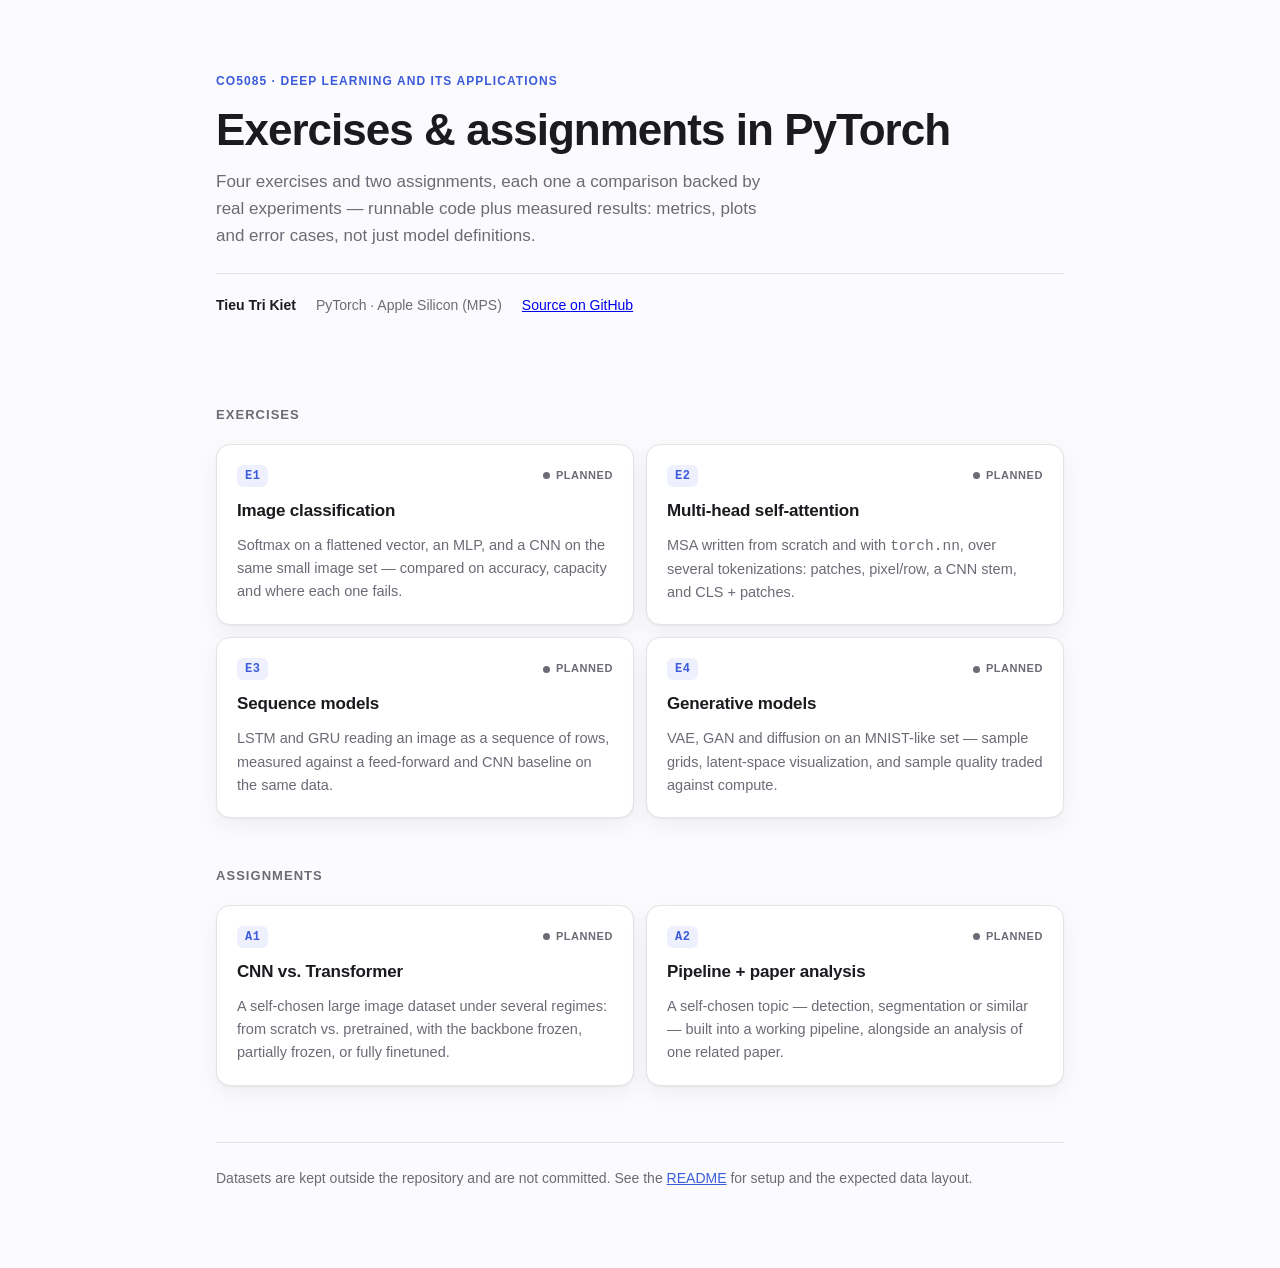
==== index.html @ 4ad5f1e2 "chore: initialize repository scaffolding and GitHub Pages landing page Set up the CO5085 coursework " ====
<!DOCTYPE html>
<html lang="en">
<head>
<meta charset="utf-8">
<meta name="viewport" content="width=device-width, initial-scale=1">
<title>CO5085 — Deep Learning</title>
<meta name="description" content="Coursework for CO5085 Deep Learning and Its Applications — exercises E1–E4 and assignments A1–A2 in PyTorch.">
<link rel="icon" href="data:image/svg+xml,<svg xmlns='http://www.w3.org/2000/svg' viewBox='0 0 100 100'><text y='.9em' font-size='90'>🧠</text></svg>">
<style>
  :root {
    --bg: #fbfbfd;
    --surface: #ffffff;
    --border: #e3e3e8;
    --text: #1a1a1f;
    --muted: #6b6b76;
    --accent: #3b5bdb;
    --accent-soft: #eef1fd;
    --shadow: 0 1px 2px rgba(20,20,30,.05), 0 8px 24px rgba(20,20,30,.05);
  }
  @media (prefers-color-scheme: dark) {
    :root:not([data-theme="light"]) {
      --bg: #0f1013;
      --surface: #17181d;
      --border: #2a2c34;
      --text: #ececf1;
      --muted: #9a9aa6;
      --accent: #8da2fb;
      --accent-soft: #1d2130;
      --shadow: 0 1px 2px rgba(0,0,0,.3), 0 8px 24px rgba(0,0,0,.25);
    }
  }
  :root[data-theme="dark"] {
    --bg: #0f1013;
    --surface: #17181d;
    --border: #2a2c34;
    --text: #ececf1;
    --muted: #9a9aa6;
    --accent: #8da2fb;
    --accent-soft: #1d2130;
    --shadow: 0 1px 2px rgba(0,0,0,.3), 0 8px 24px rgba(0,0,0,.25);
  }

  * { box-sizing: border-box; }
  html { -webkit-text-size-adjust: 100%; }
  body {
    margin: 0;
    background: var(--bg);
    color: var(--text);
    font: 16px/1.6 ui-sans-serif, -apple-system, BlinkMacSystemFont, "Segoe UI", Inter, Roboto, sans-serif;
    -webkit-font-smoothing: antialiased;
  }
  .wrap { max-width: 880px; margin: 0 auto; padding: 0 16px 80px; }

  header { padding: 72px 0 40px; }
  .eyebrow {
    font-size: 12px; font-weight: 600; letter-spacing: .09em;
    text-transform: uppercase; color: var(--accent); margin: 0 0 14px;
  }
  h1 {
    margin: 0 0 12px;
    font-size: clamp(30px, 6vw, 44px);
    line-height: 1.15; letter-spacing: -.022em; font-weight: 680;
  }
  .lede { margin: 0; max-width: 60ch; color: var(--muted); font-size: 17px; }
  .byline {
    margin: 24px 0 0; padding-top: 20px; border-top: 1px solid var(--border);
    display: flex; flex-wrap: wrap; gap: 8px 20px;
    font-size: 14px; color: var(--muted);
  }
  .byline strong { color: var(--text); font-weight: 600; }

  h2 {
    margin: 48px 0 18px; font-size: 13px; font-weight: 600;
    letter-spacing: .08em; text-transform: uppercase; color: var(--muted);
  }

  .grid { display: grid; gap: 12px; }
  @media (min-width: 640px) { .grid { grid-template-columns: 1fr 1fr; } }

  .card {
    display: flex; flex-direction: column; gap: 10px;
    background: var(--surface);
    border: 1px solid var(--border);
    border-radius: 14px;
    padding: 20px;
    box-shadow: var(--shadow);
    text-decoration: none; color: inherit;
    transition: border-color .15s ease, transform .15s ease;
  }
  a.card:hover { border-color: var(--accent); transform: translateY(-2px); }
  a.card:focus-visible { outline: 2px solid var(--accent); outline-offset: 3px; }

  .card-top { display: flex; align-items: center; justify-content: space-between; gap: 12px; }
  .tag {
    font: 600 12px/1 ui-monospace, SFMono-Regular, Menlo, monospace;
    letter-spacing: .04em;
    background: var(--accent-soft); color: var(--accent);
    padding: 5px 8px; border-radius: 6px;
  }
  .status {
    font-size: 11px; font-weight: 600; letter-spacing: .05em;
    text-transform: uppercase; color: var(--muted);
    display: inline-flex; align-items: center; gap: 6px;
  }
  .dot { width: 7px; height: 7px; border-radius: 50%; background: currentColor; }
  .status.done { color: #2f9e44; }
  @media (prefers-color-scheme: dark) { :root:not([data-theme="light"]) .status.done { color: #69db7c; } }
  :root[data-theme="dark"] .status.done { color: #69db7c; }

  .card h3 { margin: 0; font-size: 17px; font-weight: 620; letter-spacing: -.01em; }
  .card p { margin: 0; font-size: 14.5px; color: var(--muted); }

  footer {
    margin-top: 56px; padding-top: 24px; border-top: 1px solid var(--border);
    font-size: 14px; color: var(--muted);
  }
  footer a { color: var(--accent); }
</style>
</head>
<body>
<div class="wrap">

  <header>
    <p class="eyebrow">CO5085 · Deep Learning and Its Applications</p>
    <h1>Exercises &amp; assignments in PyTorch</h1>
    <p class="lede">
      Four exercises and two assignments, each one a comparison backed by real experiments —
      runnable code plus measured results: metrics, plots and error cases, not just model
      definitions.
    </p>
    <p class="byline">
      <span><strong>Tieu Tri Kiet</strong></span>
      <span>PyTorch · Apple Silicon (MPS)</span>
      <span><a href="https://github.com/tieutrikiet/co5085_tieutrikiet_dl_cv">Source on GitHub</a></span>
    </p>
  </header>

  <h2>Exercises</h2>
  <div class="grid">

    <a class="card" href="https://github.com/tieutrikiet/co5085_tieutrikiet_dl_cv/tree/main/E1">
      <div class="card-top"><span class="tag">E1</span><span class="status"><span class="dot"></span>Planned</span></div>
      <h3>Image classification</h3>
      <p>Softmax on a flattened vector, an MLP, and a CNN on the same small image set — compared on accuracy, capacity and where each one fails.</p>
    </a>

    <a class="card" href="https://github.com/tieutrikiet/co5085_tieutrikiet_dl_cv/tree/main/E2">
      <div class="card-top"><span class="tag">E2</span><span class="status"><span class="dot"></span>Planned</span></div>
      <h3>Multi-head self-attention</h3>
      <p>MSA written from scratch and with <code>torch.nn</code>, over several tokenizations: patches, pixel/row, a CNN stem, and CLS + patches.</p>
    </a>

    <a class="card" href="https://github.com/tieutrikiet/co5085_tieutrikiet_dl_cv/tree/main/E3">
      <div class="card-top"><span class="tag">E3</span><span class="status"><span class="dot"></span>Planned</span></div>
      <h3>Sequence models</h3>
      <p>LSTM and GRU reading an image as a sequence of rows, measured against a feed-forward and CNN baseline on the same data.</p>
    </a>

    <a class="card" href="https://github.com/tieutrikiet/co5085_tieutrikiet_dl_cv/tree/main/E4">
      <div class="card-top"><span class="tag">E4</span><span class="status"><span class="dot"></span>Planned</span></div>
      <h3>Generative models</h3>
      <p>VAE, GAN and diffusion on an MNIST-like set — sample grids, latent-space visualization, and sample quality traded against compute.</p>
    </a>

  </div>

  <h2>Assignments</h2>
  <div class="grid">

    <a class="card" href="https://github.com/tieutrikiet/co5085_tieutrikiet_dl_cv/tree/main/A1">
      <div class="card-top"><span class="tag">A1</span><span class="status"><span class="dot"></span>Planned</span></div>
      <h3>CNN vs. Transformer</h3>
      <p>A self-chosen large image dataset under several regimes: from scratch vs. pretrained, with the backbone frozen, partially frozen, or fully finetuned.</p>
    </a>

    <a class="card" href="https://github.com/tieutrikiet/co5085_tieutrikiet_dl_cv/tree/main/A2">
      <div class="card-top"><span class="tag">A2</span><span class="status"><span class="dot"></span>Planned</span></div>
      <h3>Pipeline + paper analysis</h3>
      <p>A self-chosen topic — detection, segmentation or similar — built into a working pipeline, alongside an analysis of one related paper.</p>
    </a>

  </div>

  <footer>
    Datasets are kept outside the repository and are not committed.
    See the <a href="https://github.com/tieutrikiet/co5085_tieutrikiet_dl_cv#setup">README</a> for setup and the expected data layout.
  </footer>

</div>
</body>
</html>
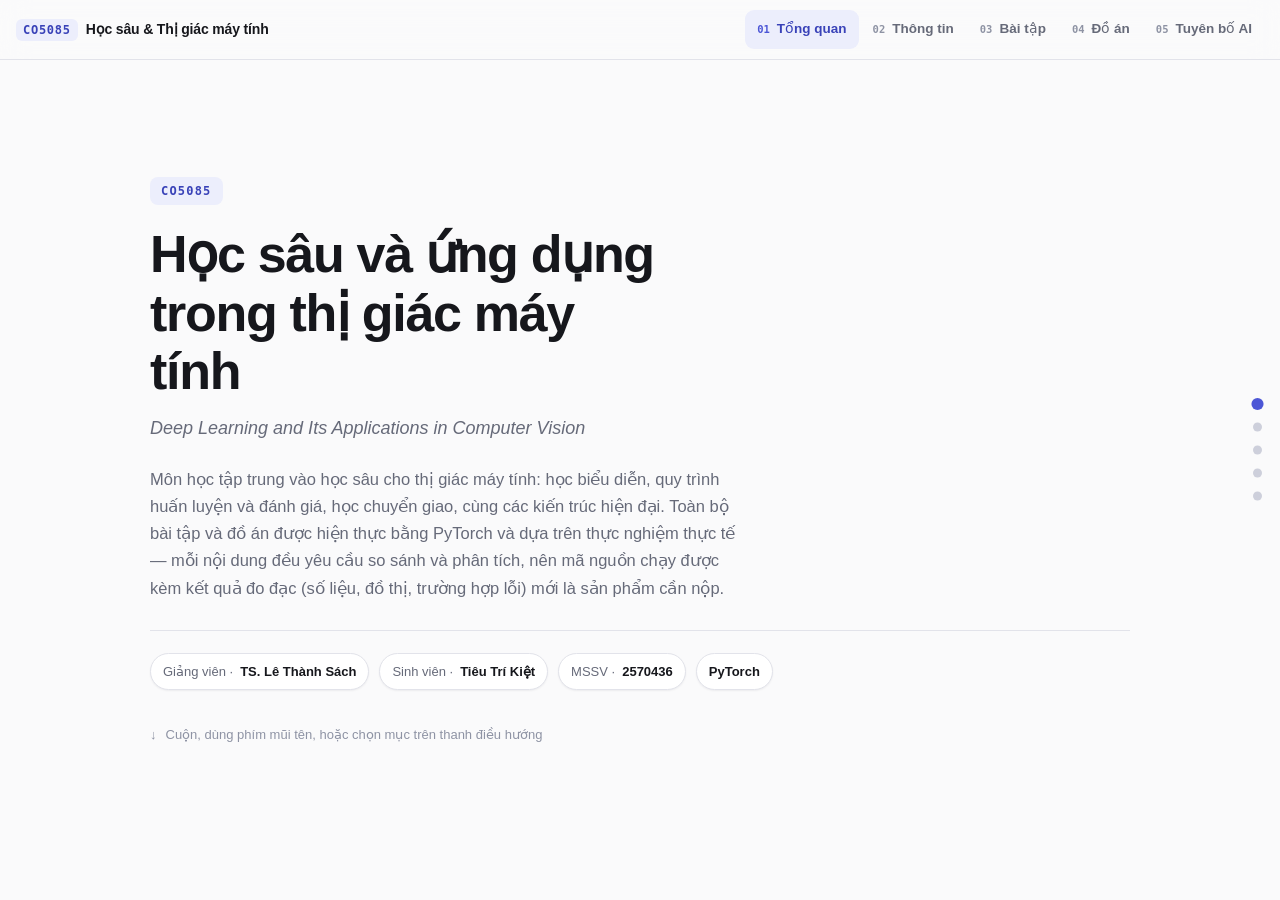
==== commit 2a244eb3: "feat: rebuild site as a 5-section scroller with detail pages Replace the single landing page with fi" ====
--- a/index.html
+++ b/index.html
@@ -1,191 +1,257 @@
 <!DOCTYPE html>
-<html lang="en">
+<html lang="vi">
 <head>
 <meta charset="utf-8">
 <meta name="viewport" content="width=device-width, initial-scale=1">
-<title>CO5085 — Deep Learning</title>
-<meta name="description" content="Coursework for CO5085 Deep Learning and Its Applications — exercises E1–E4 and assignments A1–A2 in PyTorch.">
+<title>CO5085 — Học sâu & Thị giác máy tính</title>
+<meta name="description" content="CO5085 — Học sâu và ứng dụng trong thị giác máy tính. Tổng quan môn học, thông tin, bài tập, đồ án và tuyên bố sử dụng AI.">
 <link rel="icon" href="data:image/svg+xml,<svg xmlns='http://www.w3.org/2000/svg' viewBox='0 0 100 100'><text y='.9em' font-size='90'>🧠</text></svg>">
-<style>
-  :root {
-    --bg: #fbfbfd;
-    --surface: #ffffff;
-    --border: #e3e3e8;
-    --text: #1a1a1f;
-    --muted: #6b6b76;
-    --accent: #3b5bdb;
-    --accent-soft: #eef1fd;
-    --shadow: 0 1px 2px rgba(20,20,30,.05), 0 8px 24px rgba(20,20,30,.05);
-  }
-  @media (prefers-color-scheme: dark) {
-    :root:not([data-theme="light"]) {
-      --bg: #0f1013;
-      --surface: #17181d;
-      --border: #2a2c34;
-      --text: #ececf1;
-      --muted: #9a9aa6;
-      --accent: #8da2fb;
-      --accent-soft: #1d2130;
-      --shadow: 0 1px 2px rgba(0,0,0,.3), 0 8px 24px rgba(0,0,0,.25);
-    }
-  }
-  :root[data-theme="dark"] {
-    --bg: #0f1013;
-    --surface: #17181d;
-    --border: #2a2c34;
-    --text: #ececf1;
-    --muted: #9a9aa6;
-    --accent: #8da2fb;
-    --accent-soft: #1d2130;
-    --shadow: 0 1px 2px rgba(0,0,0,.3), 0 8px 24px rgba(0,0,0,.25);
-  }
-
-  * { box-sizing: border-box; }
-  html { -webkit-text-size-adjust: 100%; }
-  body {
-    margin: 0;
-    background: var(--bg);
-    color: var(--text);
-    font: 16px/1.6 ui-sans-serif, -apple-system, BlinkMacSystemFont, "Segoe UI", Inter, Roboto, sans-serif;
-    -webkit-font-smoothing: antialiased;
-  }
-  .wrap { max-width: 880px; margin: 0 auto; padding: 0 16px 80px; }
-
-  header { padding: 72px 0 40px; }
-  .eyebrow {
-    font-size: 12px; font-weight: 600; letter-spacing: .09em;
-    text-transform: uppercase; color: var(--accent); margin: 0 0 14px;
-  }
-  h1 {
-    margin: 0 0 12px;
-    font-size: clamp(30px, 6vw, 44px);
-    line-height: 1.15; letter-spacing: -.022em; font-weight: 680;
-  }
-  .lede { margin: 0; max-width: 60ch; color: var(--muted); font-size: 17px; }
-  .byline {
-    margin: 24px 0 0; padding-top: 20px; border-top: 1px solid var(--border);
-    display: flex; flex-wrap: wrap; gap: 8px 20px;
-    font-size: 14px; color: var(--muted);
-  }
-  .byline strong { color: var(--text); font-weight: 600; }
-
-  h2 {
-    margin: 48px 0 18px; font-size: 13px; font-weight: 600;
-    letter-spacing: .08em; text-transform: uppercase; color: var(--muted);
-  }
-
-  .grid { display: grid; gap: 12px; }
-  @media (min-width: 640px) { .grid { grid-template-columns: 1fr 1fr; } }
-
-  .card {
-    display: flex; flex-direction: column; gap: 10px;
-    background: var(--surface);
-    border: 1px solid var(--border);
-    border-radius: 14px;
-    padding: 20px;
-    box-shadow: var(--shadow);
-    text-decoration: none; color: inherit;
-    transition: border-color .15s ease, transform .15s ease;
-  }
-  a.card:hover { border-color: var(--accent); transform: translateY(-2px); }
-  a.card:focus-visible { outline: 2px solid var(--accent); outline-offset: 3px; }
-
-  .card-top { display: flex; align-items: center; justify-content: space-between; gap: 12px; }
-  .tag {
-    font: 600 12px/1 ui-monospace, SFMono-Regular, Menlo, monospace;
-    letter-spacing: .04em;
-    background: var(--accent-soft); color: var(--accent);
-    padding: 5px 8px; border-radius: 6px;
-  }
-  .status {
-    font-size: 11px; font-weight: 600; letter-spacing: .05em;
-    text-transform: uppercase; color: var(--muted);
-    display: inline-flex; align-items: center; gap: 6px;
-  }
-  .dot { width: 7px; height: 7px; border-radius: 50%; background: currentColor; }
-  .status.done { color: #2f9e44; }
-  @media (prefers-color-scheme: dark) { :root:not([data-theme="light"]) .status.done { color: #69db7c; } }
-  :root[data-theme="dark"] .status.done { color: #69db7c; }
-
-  .card h3 { margin: 0; font-size: 17px; font-weight: 620; letter-spacing: -.01em; }
-  .card p { margin: 0; font-size: 14.5px; color: var(--muted); }
-
-  footer {
-    margin-top: 56px; padding-top: 24px; border-top: 1px solid var(--border);
-    font-size: 14px; color: var(--muted);
-  }
-  footer a { color: var(--accent); }
-</style>
+<link rel="stylesheet" href="assets/site.css">
 </head>
 <body>
-<div class="wrap">
-
-  <header>
-    <p class="eyebrow">CO5085 · Deep Learning and Its Applications</p>
-    <h1>Exercises &amp; assignments in PyTorch</h1>
-    <p class="lede">
-      Four exercises and two assignments, each one a comparison backed by real experiments —
-      runnable code plus measured results: metrics, plots and error cases, not just model
-      definitions.
-    </p>
-    <p class="byline">
-      <span><strong>Tieu Tri Kiet</strong></span>
-      <span>PyTorch · Apple Silicon (MPS)</span>
-      <span><a href="https://github.com/tieutrikiet/co5085_tieutrikiet_dl_cv">Source on GitHub</a></span>
-    </p>
-  </header>
-
-  <h2>Exercises</h2>
-  <div class="grid">
-
-    <a class="card" href="https://github.com/tieutrikiet/co5085_tieutrikiet_dl_cv/tree/main/E1">
-      <div class="card-top"><span class="tag">E1</span><span class="status"><span class="dot"></span>Planned</span></div>
-      <h3>Image classification</h3>
-      <p>Softmax on a flattened vector, an MLP, and a CNN on the same small image set — compared on accuracy, capacity and where each one fails.</p>
-    </a>
-
-    <a class="card" href="https://github.com/tieutrikiet/co5085_tieutrikiet_dl_cv/tree/main/E2">
-      <div class="card-top"><span class="tag">E2</span><span class="status"><span class="dot"></span>Planned</span></div>
-      <h3>Multi-head self-attention</h3>
-      <p>MSA written from scratch and with <code>torch.nn</code>, over several tokenizations: patches, pixel/row, a CNN stem, and CLS + patches.</p>
-    </a>
-
-    <a class="card" href="https://github.com/tieutrikiet/co5085_tieutrikiet_dl_cv/tree/main/E3">
-      <div class="card-top"><span class="tag">E3</span><span class="status"><span class="dot"></span>Planned</span></div>
-      <h3>Sequence models</h3>
-      <p>LSTM and GRU reading an image as a sequence of rows, measured against a feed-forward and CNN baseline on the same data.</p>
-    </a>
-
-    <a class="card" href="https://github.com/tieutrikiet/co5085_tieutrikiet_dl_cv/tree/main/E4">
-      <div class="card-top"><span class="tag">E4</span><span class="status"><span class="dot"></span>Planned</span></div>
-      <h3>Generative models</h3>
-      <p>VAE, GAN and diffusion on an MNIST-like set — sample grids, latent-space visualization, and sample quality traded against compute.</p>
-    </a>
-
-  </div>
-
-  <h2>Assignments</h2>
-  <div class="grid">
-
-    <a class="card" href="https://github.com/tieutrikiet/co5085_tieutrikiet_dl_cv/tree/main/A1">
-      <div class="card-top"><span class="tag">A1</span><span class="status"><span class="dot"></span>Planned</span></div>
-      <h3>CNN vs. Transformer</h3>
-      <p>A self-chosen large image dataset under several regimes: from scratch vs. pretrained, with the backbone frozen, partially frozen, or fully finetuned.</p>
-    </a>
-
-    <a class="card" href="https://github.com/tieutrikiet/co5085_tieutrikiet_dl_cv/tree/main/A2">
-      <div class="card-top"><span class="tag">A2</span><span class="status"><span class="dot"></span>Planned</span></div>
-      <h3>Pipeline + paper analysis</h3>
-      <p>A self-chosen topic — detection, segmentation or similar — built into a working pipeline, alongside an analysis of one related paper.</p>
-    </a>
-
-  </div>
-
-  <footer>
-    Datasets are kept outside the repository and are not committed.
-    See the <a href="https://github.com/tieutrikiet/co5085_tieutrikiet_dl_cv#setup">README</a> for setup and the expected data layout.
-  </footer>
-
-</div>
+
+<!-- ===== Điều hướng nhanh ===== -->
+<header class="topbar">
+  <a class="brand" href="#tong-quan">
+    <span class="code">CO5085</span>
+    <span class="brand-text">Học sâu &amp; Thị giác máy tính</span>
+  </a>
+  <nav class="quicknav" aria-label="Điều hướng nhanh">
+    <a href="#tong-quan"><span class="num">01</span><span class="label">Tổng quan</span></a>
+    <a href="#thong-tin"><span class="num">02</span><span class="label">Thông tin</span></a>
+    <a href="#bai-tap"><span class="num">03</span><span class="label">Bài tập</span></a>
+    <a href="#do-an"><span class="num">04</span><span class="label">Đồ án</span></a>
+    <a href="#tuyen-bo-ai"><span class="num">05</span><span class="label">Tuyên bố AI</span></a>
+  </nav>
+</header>
+<div class="progress" aria-hidden="true"></div>
+<div class="dots" role="group" aria-label="Chuyển trang"></div>
+
+<main class="scroller">
+
+  <!-- ===== 01 · Tổng quan ===== -->
+  <section class="page hero" id="tong-quan" data-title="Tổng quan" aria-labelledby="h-tong-quan">
+    <div class="inner">
+      <div class="reveal">
+        <span class="hero-code">CO5085</span>
+      </div>
+      <h1 id="h-tong-quan" class="reveal">Học sâu và ứng dụng trong thị giác máy tính</h1>
+      <p class="hero-en reveal">Deep Learning and Its Applications in Computer Vision</p>
+      <p class="hero-intro reveal">
+        Môn học tập trung vào học sâu cho thị giác máy tính: học biểu diễn, quy trình
+        huấn luyện và đánh giá, học chuyển giao, cùng các kiến trúc hiện đại. Toàn bộ
+        bài tập và đồ án được hiện thực bằng PyTorch và dựa trên thực nghiệm thực tế —
+        mỗi nội dung đều yêu cầu so sánh và phân tích, nên mã nguồn chạy được kèm kết
+        quả đo đạc (số liệu, đồ thị, trường hợp lỗi) mới là sản phẩm cần nộp.
+      </p>
+      <div class="hero-meta reveal">
+        <span class="chip">Giảng viên · <strong>TS. Lê Thành Sách</strong></span>
+        <span class="chip">Sinh viên · <strong>Tiêu Trí Kiệt</strong></span>
+        <span class="chip">MSSV · <strong>2570436</strong></span>
+        <span class="chip"><strong>PyTorch</strong></span>
+      </div>
+      <p class="scroll-hint reveal">
+        <span class="arrow" aria-hidden="true">↓</span>
+        Cuộn, dùng phím mũi tên, hoặc chọn mục trên thanh điều hướng
+      </p>
+    </div>
+  </section>
+
+  <!-- ===== 02 · Thông tin ===== -->
+  <section class="page" id="thong-tin" data-title="Thông tin" aria-labelledby="h-thong-tin">
+    <div class="inner">
+      <div class="page-head reveal">
+        <span class="page-num">02 — THÔNG TIN</span>
+        <h2 id="h-thong-tin">Giảng viên &amp; sinh viên</h2>
+        <p class="page-sub">Thông tin phụ trách giảng dạy và thông tin cá nhân của sinh viên thực hiện.</p>
+      </div>
+
+      <div class="people reveal">
+        <article class="person">
+          <p class="role">Giảng viên phụ trách</p>
+          <div class="person-id">
+            <div class="avatar" aria-hidden="true">LS</div>
+            <div>
+              <h3>TS. Lê Thành Sách</h3>
+              <p class="person-sub">Giảng viên môn học</p>
+            </div>
+          </div>
+          <dl>
+            <dt>Môn học</dt><dd>CO5085</dd>
+            <dt>Tên môn</dt><dd>Học sâu và ứng dụng trong thị giác máy tính</dd>
+          </dl>
+        </article>
+
+        <article class="person">
+          <p class="role">Sinh viên thực hiện</p>
+          <div class="person-id">
+            <div class="avatar" aria-hidden="true">TK</div>
+            <div>
+              <h3>Tiêu Trí Kiệt</h3>
+              <p class="person-sub">MSSV 2570436</p>
+            </div>
+          </div>
+          <dl>
+            <dt>Mã số</dt><dd class="mono">2570436</dd>
+            <dt>Môn học</dt><dd>CO5085</dd>
+            <dt>Mã nguồn</dt>
+            <dd><a href="https://github.com/tieutrikiet/co5085_tieutrikiet_dl_cv">github.com/tieutrikiet</a></dd>
+          </dl>
+        </article>
+      </div>
+    </div>
+  </section>
+
+  <!-- ===== 03 · Bài tập ===== -->
+  <section class="page" id="bai-tap" data-title="Bài tập" aria-labelledby="h-bai-tap">
+    <div class="inner">
+      <div class="page-head reveal">
+        <span class="page-num">03 — BÀI TẬP</span>
+        <h2 id="h-bai-tap">Ba bài tập trên tập ảnh nhỏ</h2>
+        <p class="page-sub">
+          Phân loại ảnh, cơ chế tự chú ý đa đầu và mô hình chuỗi — dùng chung một tập
+          ảnh nhỏ để kết quả so sánh được với nhau. Chọn một thẻ để xem chi tiết.
+        </p>
+      </div>
+
+      <div class="cards three reveal">
+        <a class="card" href="pages/e1.html">
+          <div class="card-top">
+            <span class="tag">E1</span>
+            <span class="status"><span class="dot"></span>Đang thực hiện</span>
+          </div>
+          <h3>Phân loại ảnh</h3>
+          <p>So sánh bộ phân loại softmax trên vector phẳng, MLP và CNN về độ chính xác, dung lượng mô hình và các trường hợp lỗi.</p>
+          <div class="pills"><span class="pill">Softmax</span><span class="pill">MLP</span><span class="pill">CNN</span></div>
+          <span class="card-go">Xem chi tiết <span class="chev" aria-hidden="true">→</span></span>
+        </a>
+
+        <a class="card" href="pages/e2.html">
+          <div class="card-top">
+            <span class="tag">E2</span>
+            <span class="status"><span class="dot"></span>Đang thực hiện</span>
+          </div>
+          <h3>Tự chú ý đa đầu</h3>
+          <p>Hiện thực Multi-Head Self-Attention hoàn toàn từ đầu và bằng module PyTorch, khảo sát nhiều cách token hoá khác nhau.</p>
+          <div class="pills"><span class="pill">MSA</span><span class="pill">Token hoá</span><span class="pill">ViT</span></div>
+          <span class="card-go">Xem chi tiết <span class="chev" aria-hidden="true">→</span></span>
+        </a>
+
+        <a class="card" href="pages/e3.html">
+          <div class="card-top">
+            <span class="tag">E3</span>
+            <span class="status"><span class="dot"></span>Đang thực hiện</span>
+          </div>
+          <h3>Mô hình chuỗi</h3>
+          <p>LSTM và GRU đọc ảnh như một chuỗi điểm ảnh hoặc chuỗi hàng, đối chiếu với baseline mạng truyền thẳng và CNN.</p>
+          <div class="pills"><span class="pill">LSTM</span><span class="pill">GRU</span><span class="pill">RNN</span></div>
+          <span class="card-go">Xem chi tiết <span class="chev" aria-hidden="true">→</span></span>
+        </a>
+      </div>
+    </div>
+  </section>
+
+  <!-- ===== 04 · Đồ án ===== -->
+  <section class="page" id="do-an" data-title="Đồ án" aria-labelledby="h-do-an">
+    <div class="inner">
+      <div class="page-head reveal">
+        <span class="page-num">04 — ĐỒ ÁN</span>
+        <h2 id="h-do-an">Hai đồ án tự chọn</h2>
+        <p class="page-sub">
+          Quy mô lớn hơn, có giao thức thực nghiệm rõ ràng, một pipeline chạy được và
+          phần phân tích viết tay. Mỗi đồ án gồm hai phần nộp.
+        </p>
+      </div>
+
+      <div class="cards two reveal">
+        <a class="card" href="pages/a1.html">
+          <div class="card-top">
+            <span class="tag">A1</span>
+            <span class="status"><span class="dot"></span>Đang thực hiện</span>
+          </div>
+          <h3>CNN đối đầu Transformer</h3>
+          <p>Trên một tập ảnh lớn tự chọn: huấn luyện từ đầu so với dùng mô hình tiền huấn luyện, kết hợp đóng băng toàn phần, đóng băng một phần hoặc tinh chỉnh toàn bộ backbone.</p>
+          <div class="pills"><span class="pill">Transfer learning</span><span class="pill">Fine-tuning</span><span class="pill">CNN</span><span class="pill">Transformer</span></div>
+          <span class="card-go">Xem chi tiết <span class="chev" aria-hidden="true">→</span></span>
+        </a>
+
+        <a class="card" href="pages/a2.html">
+          <div class="card-top">
+            <span class="tag">A2</span>
+            <span class="status"><span class="dot"></span>Đang thực hiện</span>
+          </div>
+          <h3>Chủ đề tự chọn &amp; phân tích bài báo</h3>
+          <p>Chọn một chủ đề (phát hiện đối tượng, phân vùng ảnh, …), xây dựng pipeline hoạt động được và phân tích một bài báo liên quan về phương pháp, thực nghiệm và hạn chế.</p>
+          <div class="pills"><span class="pill">Detection</span><span class="pill">Segmentation</span><span class="pill">Phân tích bài báo</span></div>
+          <span class="card-go">Xem chi tiết <span class="chev" aria-hidden="true">→</span></span>
+        </a>
+      </div>
+    </div>
+  </section>
+
+  <!-- ===== 05 · Tuyên bố sử dụng AI ===== -->
+  <section class="page" id="tuyen-bo-ai" data-title="Tuyên bố AI" aria-labelledby="h-tuyen-bo-ai">
+    <div class="inner">
+      <div class="page-head reveal">
+        <span class="page-num">05 — LIÊM CHÍNH HỌC THUẬT</span>
+        <h2 id="h-tuyen-bo-ai">Tuyên bố sử dụng AI</h2>
+        <p class="page-sub">Cách các công cụ AI/LLM được sử dụng trong quá trình học tập và thực hiện môn học này.</p>
+      </div>
+
+      <div class="panel reveal" tabindex="0" role="region" aria-label="Nội dung tuyên bố sử dụng AI">
+        <p>
+          Tôi có sử dụng các công cụ trí tuệ nhân tạo tạo sinh và mô hình ngôn ngữ lớn
+          (AI/LLM), bao gồm ChatGPT/Codex và Claude (Anthropic), như công cụ hỗ trợ trong
+          quá trình học tập và thực hiện các bài tập, đồ án của môn học.
+        </p>
+
+        <h4>AI được sử dụng cho các công việc sau</h4>
+        <ul>
+          <li>Hỗ trợ dịch các paper, bài viết và tài liệu kỹ thuật từ tiếng Anh sang tiếng Việt.</li>
+          <li>Hỗ trợ tóm tắt, diễn giải và tổ chức lại nội dung, kèm trích dẫn nguyên văn và vị trí trang, nhằm giúp tài liệu dễ hiểu hơn.</li>
+          <li>Hỗ trợ giải thích các khái niệm kỹ thuật, thuật ngữ và mối liên hệ giữa các phương pháp, kiến trúc mô hình được nghiên cứu.</li>
+          <li>Hỗ trợ tổng hợp, so sánh và soạn bản nháp phân tích phê phán về phương pháp, giả định, kết quả thực nghiệm và hạn chế của các nguồn được nghiên cứu.</li>
+          <li>Hỗ trợ tìm kiếm, kiểm tra và cập nhật thông tin từ tài liệu chính thức và các nguồn web; xác định section, số trang, bảng biểu và đoạn trích liên quan.</li>
+          <li>Hỗ trợ xây dựng dàn ý, trả lời các câu hỏi nghiên cứu, biên tập ngôn ngữ, định dạng báo cáo dưới dạng Markdown và vẽ sơ đồ minh họa.</li>
+          <li>Hỗ trợ phần cài đặt và thực nghiệm: viết và chỉnh sửa mã nguồn minh họa, đọc log để chẩn đoán lỗi và giải thích các lỗi phát sinh khi chạy thử. Tôi trực tiếp chạy, kiểm chứng và ghi lại kết quả trên máy của mình.</li>
+          <li>Đóng vai người phản biện nội bộ để rà soát tính nhất quán của lập luận và các câu tóm tắt do tôi viết.</li>
+          <li>Hỗ trợ thảo luận, hỏi–đáp và phát triển cách trình bày nội dung trong suốt quá trình làm việc.</li>
+        </ul>
+
+        <h4>Giới hạn vai trò của AI</h4>
+        <p>
+          AI được sử dụng với vai trò hỗ trợ, <strong>không</strong> được xem là tác giả,
+          nguồn học thuật hoặc bên chịu trách nhiệm về nội dung. AI không tạo ra bất kỳ
+          số liệu thực nghiệm nào và không thay thế việc đọc toàn văn các nguồn gốc.
+        </p>
+
+        <h4>Trách nhiệm cuối cùng thuộc về tôi, bao gồm</h4>
+        <ul>
+          <li>Đọc và đối chiếu nội dung với các paper và nguồn gốc.</li>
+          <li>Kiểm tra tính chính xác của bản dịch, số liệu, trích dẫn và vị trí tham chiếu.</li>
+          <li>Phân biệt rõ nội dung của tác giả với phần diễn giải hoặc suy luận tổng hợp do AI hỗ trợ tạo ra.</li>
+          <li>Đánh giá lại các kết luận, tự chọn lập trường khi AI đưa ra nhiều cách trả lời cho cùng một câu hỏi, và sửa những thông tin thiếu chính xác hoặc không còn cập nhật.</li>
+          <li>Tuân thủ các yêu cầu về trích dẫn, bản quyền, bảo mật và liêm chính học thuật.</li>
+          <li>Chịu trách nhiệm về các lập luận, lựa chọn nội dung và sản phẩm cuối cùng.</li>
+        </ul>
+
+        <p>
+          Mọi nội dung do AI đề xuất đều đã hoặc cần được con người xem xét trước khi đưa
+          vào báo cáo và sản phẩm nộp. Tôi không coi đầu ra của AI là bằng chứng độc lập và
+          chỉ sử dụng các paper, tài liệu kỹ thuật và nguồn chính thức làm căn cứ trích dẫn.
+          Tôi sẵn sàng cung cấp lịch sử trao đổi với AI nếu giảng viên yêu cầu.
+        </p>
+      </div>
+
+      <div class="page-foot reveal">
+        <span>CO5085 · Tiêu Trí Kiệt · 2570436</span>
+        <a href="https://github.com/tieutrikiet/co5085_tieutrikiet_dl_cv">Kho mã nguồn trên GitHub →</a>
+      </div>
+    </div>
+  </section>
+
+</main>
+
+<script src="assets/site.js"></script>
 </body>
 </html>
--- a/assets/site.css
+++ b/assets/site.css
@@ -0,0 +1,484 @@
+/* ============================================================
+   CO5085 — shared styles (index + detail pages)
+   ============================================================ */
+
+:root {
+  --nav-h: 60px;
+
+  --bg: #fafafb;
+  --bg-alt: #f2f3f7;
+  --surface: #ffffff;
+  --border: #e2e3ea;
+  --border-strong: #cdcfdb;
+  --text: #16171c;
+  --muted: #666a79;
+  --faint: #8e93a4;
+  --accent: #4c56d6;
+  --accent-ink: #3942b8;
+  --accent-soft: #eceefc;
+  --ok: #2b8a4e;
+  --shadow-sm: 0 1px 2px rgba(18,19,28,.06);
+  --shadow: 0 2px 4px rgba(18,19,28,.05), 0 12px 28px rgba(18,19,28,.07);
+  --radius: 16px;
+}
+
+@media (prefers-color-scheme: dark) {
+  :root:not([data-theme="light"]) {
+    --bg: #0d0e12;
+    --bg-alt: #131419;
+    --surface: #17191f;
+    --border: #272a33;
+    --border-strong: #3a3e4a;
+    --text: #edeef2;
+    --muted: #9ba0b0;
+    --faint: #757a8a;
+    --accent: #8f9bff;
+    --accent-ink: #aab3ff;
+    --accent-soft: #1b1f33;
+    --ok: #5fcf85;
+    --shadow-sm: 0 1px 2px rgba(0,0,0,.4);
+    --shadow: 0 2px 4px rgba(0,0,0,.3), 0 12px 28px rgba(0,0,0,.35);
+  }
+}
+:root[data-theme="dark"] {
+  --bg: #0d0e12;
+  --bg-alt: #131419;
+  --surface: #17191f;
+  --border: #272a33;
+  --border-strong: #3a3e4a;
+  --text: #edeef2;
+  --muted: #9ba0b0;
+  --faint: #757a8a;
+  --accent: #8f9bff;
+  --accent-ink: #aab3ff;
+  --accent-soft: #1b1f33;
+  --ok: #5fcf85;
+  --shadow-sm: 0 1px 2px rgba(0,0,0,.4);
+  --shadow: 0 2px 4px rgba(0,0,0,.3), 0 12px 28px rgba(0,0,0,.35);
+}
+
+* { box-sizing: border-box; }
+html { -webkit-text-size-adjust: 100%; }
+
+body {
+  margin: 0;
+  background: var(--bg);
+  color: var(--text);
+  font: 16px/1.65 ui-sans-serif, -apple-system, BlinkMacSystemFont, "Segoe UI",
+        Inter, "Helvetica Neue", Arial, sans-serif;
+  -webkit-font-smoothing: antialiased;
+}
+
+a { color: var(--accent); }
+code, .mono {
+  font-family: ui-monospace, SFMono-Regular, "SF Mono", Menlo, Consolas, monospace;
+}
+
+/* ---------- Quick navigation (fixed top bar) ---------- */
+
+.topbar {
+  position: fixed;
+  inset: 0 0 auto 0;
+  height: var(--nav-h);
+  z-index: 50;
+  display: flex;
+  align-items: center;
+  gap: 16px;
+  padding: 0 16px;
+  background: color-mix(in srgb, var(--bg) 82%, transparent);
+  backdrop-filter: saturate(1.6) blur(14px);
+  -webkit-backdrop-filter: saturate(1.6) blur(14px);
+  border-bottom: 1px solid var(--border);
+}
+
+.brand {
+  display: flex; align-items: baseline; gap: 8px;
+  text-decoration: none; color: var(--text);
+  font-weight: 650; letter-spacing: -.01em; white-space: nowrap;
+}
+.brand .code {
+  font: 600 12px/1 ui-monospace, SFMono-Regular, Menlo, monospace;
+  letter-spacing: .06em;
+  background: var(--accent-soft); color: var(--accent-ink);
+  padding: 5px 7px; border-radius: 6px;
+}
+.brand .brand-text { font-size: 14px; }
+@media (max-width: 700px) { .brand .brand-text { display: none; } }
+
+.quicknav {
+  display: flex; align-items: center; gap: 2px;
+  margin-left: auto;
+  overflow-x: auto;
+  scrollbar-width: none;
+  -ms-overflow-style: none;
+}
+.quicknav::-webkit-scrollbar { display: none; }
+
+.quicknav a {
+  position: relative;
+  display: inline-flex; align-items: center; gap: 7px;
+  padding: 8px 12px;
+  border-radius: 9px;
+  font-size: 13.5px; font-weight: 550;
+  color: var(--muted); text-decoration: none;
+  white-space: nowrap;
+  transition: color .16s ease, background-color .16s ease;
+}
+.quicknav a .num {
+  font: 600 10.5px/1 ui-monospace, SFMono-Regular, Menlo, monospace;
+  color: var(--faint);
+  transition: color .16s ease;
+}
+.quicknav a:hover { color: var(--text); background: var(--bg-alt); }
+.quicknav a[aria-current="true"] { color: var(--accent-ink); background: var(--accent-soft); }
+.quicknav a[aria-current="true"] .num { color: var(--accent); }
+.quicknav a:focus-visible { outline: 2px solid var(--accent); outline-offset: 2px; }
+
+@media (max-width: 560px) {
+  .quicknav a { padding: 8px 9px; font-size: 12.5px; }
+  .quicknav a .label { display: none; }
+  .quicknav a .num { font-size: 12px; color: inherit; }
+}
+
+/* Thin scroll-progress line under the bar */
+.progress {
+  position: fixed; top: var(--nav-h); left: 0; z-index: 51;
+  height: 2px; width: 0;
+  background: linear-gradient(90deg, var(--accent), color-mix(in srgb, var(--accent) 45%, transparent));
+  transition: width .12s linear;
+}
+
+/* ---------- Snap scroller ---------- */
+
+.scroller {
+  height: 100svh;
+  overflow-y: auto;
+  scroll-snap-type: y mandatory;
+  scroll-behavior: smooth;
+  overscroll-behavior-y: none;
+}
+
+.page {
+  min-height: 100svh;
+  scroll-snap-align: start;
+  scroll-snap-stop: always;
+  display: flex;
+  flex-direction: column;
+  justify-content: center;
+  padding: calc(var(--nav-h) + 32px) 16px 56px;
+}
+.page:nth-child(even) { background: var(--bg-alt); }
+
+.inner { width: 100%; max-width: 980px; margin: 0 auto; }
+
+/* Section heading block */
+.page-head { margin-bottom: 28px; }
+.page-num {
+  display: inline-block;
+  font: 600 11px/1 ui-monospace, SFMono-Regular, Menlo, monospace;
+  letter-spacing: .14em;
+  color: var(--accent); margin-bottom: 12px;
+}
+.page h2 {
+  margin: 0 0 10px;
+  font-size: clamp(26px, 4.6vw, 36px);
+  line-height: 1.2; letter-spacing: -.02em; font-weight: 680;
+}
+.page-sub { margin: 0; color: var(--muted); max-width: 62ch; font-size: 16px; }
+
+/* Entrance animation, driven by .is-visible from site.js */
+.reveal {
+  opacity: 0;
+  transform: translateY(18px);
+  transition: opacity .6s cubic-bezier(.22,.61,.36,1),
+              transform .6s cubic-bezier(.22,.61,.36,1);
+}
+.page.is-visible .reveal { opacity: 1; transform: none; }
+.page.is-visible .reveal:nth-child(2) { transition-delay: .07s; }
+.page.is-visible .reveal:nth-child(3) { transition-delay: .14s; }
+.page.is-visible .reveal:nth-child(4) { transition-delay: .21s; }
+
+/* ---------- Pagination dots ---------- */
+
+.dots {
+  position: fixed;
+  right: 18px; top: 50%; transform: translateY(-50%);
+  z-index: 40;
+  display: flex; flex-direction: column; gap: 14px;
+}
+.dots button {
+  --d: 9px;
+  width: var(--d); height: var(--d);
+  padding: 0; border: 0; border-radius: 50%;
+  background: var(--border-strong);
+  cursor: pointer;
+  position: relative;
+  transition: background-color .2s ease, transform .2s ease;
+}
+.dots button:hover { background: var(--muted); transform: scale(1.25); }
+.dots button[aria-current="true"] {
+  background: var(--accent);
+  transform: scale(1.35);
+}
+.dots button:focus-visible { outline: 2px solid var(--accent); outline-offset: 3px; }
+.dots button .tip {
+  position: absolute; right: calc(100% + 10px); top: 50%;
+  transform: translateY(-50%) translateX(4px);
+  padding: 4px 8px; border-radius: 6px;
+  background: var(--surface); border: 1px solid var(--border);
+  box-shadow: var(--shadow-sm);
+  font-size: 12px; font-weight: 550; color: var(--text);
+  white-space: nowrap; pointer-events: none;
+  opacity: 0; transition: opacity .16s ease, transform .16s ease;
+}
+.dots button:hover .tip { opacity: 1; transform: translateY(-50%); }
+@media (max-width: 860px) { .dots { display: none; } }
+
+/* ---------- Page 1: hero ---------- */
+
+.hero-code {
+  display: inline-block;
+  font: 600 12px/1 ui-monospace, SFMono-Regular, Menlo, monospace;
+  letter-spacing: .1em;
+  background: var(--accent-soft); color: var(--accent-ink);
+  padding: 8px 11px; border-radius: 8px; margin-bottom: 20px;
+}
+.hero h1 {
+  margin: 0 0 14px;
+  font-size: clamp(30px, 6.2vw, 52px);
+  line-height: 1.12; letter-spacing: -.025em; font-weight: 700;
+  max-width: 18ch;
+}
+.hero .hero-en {
+  margin: 0 0 22px;
+  font-size: clamp(15px, 2.2vw, 18px);
+  color: var(--muted); font-weight: 500; font-style: italic;
+  max-width: 48ch;
+}
+.hero .hero-intro { margin: 0; max-width: 64ch; color: var(--muted); font-size: 16.5px; }
+
+.hero-meta {
+  display: flex; flex-wrap: wrap; gap: 10px;
+  margin-top: 28px; padding-top: 22px;
+  border-top: 1px solid var(--border);
+}
+.chip {
+  display: inline-flex; align-items: center; gap: 7px;
+  padding: 7px 12px; border-radius: 999px;
+  border: 1px solid var(--border); background: var(--surface);
+  font-size: 13px; color: var(--muted); box-shadow: var(--shadow-sm);
+}
+.chip strong { color: var(--text); font-weight: 600; }
+
+.scroll-hint {
+  margin-top: 34px;
+  display: inline-flex; align-items: center; gap: 9px;
+  font-size: 13px; color: var(--faint);
+}
+.scroll-hint .arrow { animation: bob 1.9s ease-in-out infinite; }
+@keyframes bob { 0%,100% { transform: translateY(0); } 50% { transform: translateY(4px); } }
+
+/* ---------- Page 2: people ---------- */
+
+.people { display: grid; gap: 14px; }
+@media (min-width: 720px) { .people { grid-template-columns: 1fr 1fr; } }
+
+.person {
+  background: var(--surface);
+  border: 1px solid var(--border);
+  border-radius: var(--radius);
+  padding: 24px;
+  box-shadow: var(--shadow);
+}
+.person .role {
+  font-size: 11px; font-weight: 650; letter-spacing: .1em;
+  text-transform: uppercase; color: var(--accent); margin: 0 0 16px;
+}
+.person-id { display: flex; align-items: center; gap: 14px; }
+.avatar {
+  flex: none;
+  width: 52px; height: 52px; border-radius: 14px;
+  display: grid; place-items: center;
+  background: var(--accent-soft); color: var(--accent-ink);
+  font-weight: 680; font-size: 17px; letter-spacing: .02em;
+}
+.person h3 { margin: 0 0 3px; font-size: 19px; font-weight: 650; letter-spacing: -.012em; }
+.person .person-sub { margin: 0; font-size: 14px; color: var(--muted); }
+
+.person dl {
+  margin: 20px 0 0; padding-top: 16px;
+  border-top: 1px solid var(--border);
+  display: grid; grid-template-columns: auto 1fr; gap: 9px 18px;
+  font-size: 14px;
+}
+.person dt { color: var(--faint); }
+.person dd { margin: 0; color: var(--text); font-weight: 520; }
+
+/* ---------- Pages 3 & 4: work cards ---------- */
+
+.cards { display: grid; gap: 14px; }
+@media (min-width: 760px) { .cards.three { grid-template-columns: repeat(3, 1fr); } }
+@media (min-width: 720px) { .cards.two { grid-template-columns: repeat(2, 1fr); } }
+
+.card {
+  display: flex; flex-direction: column; gap: 12px;
+  background: var(--surface);
+  border: 1px solid var(--border);
+  border-radius: var(--radius);
+  padding: 22px;
+  box-shadow: var(--shadow);
+  text-decoration: none; color: inherit;
+  transition: border-color .18s ease, transform .18s ease, box-shadow .18s ease;
+}
+a.card:hover {
+  border-color: var(--accent);
+  transform: translateY(-3px);
+  box-shadow: 0 4px 8px rgba(18,19,28,.06), 0 18px 36px rgba(18,19,28,.1);
+}
+a.card:focus-visible { outline: 2px solid var(--accent); outline-offset: 3px; }
+
+.card-top { display: flex; align-items: center; justify-content: space-between; gap: 10px; }
+.tag {
+  font: 650 12px/1 ui-monospace, SFMono-Regular, Menlo, monospace;
+  letter-spacing: .05em;
+  background: var(--accent-soft); color: var(--accent-ink);
+  padding: 6px 9px; border-radius: 7px;
+}
+.status {
+  display: inline-flex; align-items: center; gap: 6px;
+  font-size: 11px; font-weight: 600; letter-spacing: .05em;
+  text-transform: uppercase; color: var(--faint);
+}
+.status .dot { width: 7px; height: 7px; border-radius: 50%; background: currentColor; }
+.status.done { color: var(--ok); }
+
+.card h3 { margin: 0; font-size: 17.5px; font-weight: 650; letter-spacing: -.012em; }
+.card p { margin: 0; font-size: 14.5px; color: var(--muted); flex: 1; }
+
+.pills { display: flex; flex-wrap: wrap; gap: 6px; }
+.pill {
+  font-size: 11.5px; font-weight: 550;
+  padding: 4px 9px; border-radius: 999px;
+  background: var(--bg-alt); color: var(--muted);
+  border: 1px solid var(--border);
+}
+
+.card-go {
+  display: inline-flex; align-items: center; gap: 6px;
+  font-size: 13px; font-weight: 600; color: var(--accent);
+  padding-top: 12px; border-top: 1px solid var(--border);
+}
+a.card:hover .card-go .chev { transform: translateX(3px); }
+.card-go .chev { transition: transform .18s ease; }
+
+/* ---------- Page 5: AI statement ---------- */
+
+.panel {
+  background: var(--surface);
+  border: 1px solid var(--border);
+  border-radius: var(--radius);
+  box-shadow: var(--shadow);
+  padding: 26px;
+  max-height: min(52svh, 460px);
+  overflow-y: auto;
+  overscroll-behavior: contain;
+}
+.panel p { margin: 0 0 14px; font-size: 15px; color: var(--muted); }
+.panel p:last-child { margin-bottom: 0; }
+.panel h4 {
+  margin: 22px 0 10px; font-size: 13px; font-weight: 650;
+  letter-spacing: .04em; color: var(--text);
+}
+.panel h4:first-child { margin-top: 0; }
+.panel ul { margin: 0 0 14px; padding-left: 20px; }
+.panel li { font-size: 14.5px; color: var(--muted); margin-bottom: 7px; }
+.panel strong { color: var(--text); font-weight: 600; }
+
+/* ---------- Footer inside last page ---------- */
+
+.page-foot {
+  margin-top: 22px; padding-top: 18px;
+  border-top: 1px solid var(--border);
+  font-size: 13.5px; color: var(--faint);
+  display: flex; flex-wrap: wrap; gap: 8px 18px; align-items: center;
+}
+
+/* ---------- Detail pages ---------- */
+
+.detail { padding: calc(var(--nav-h) + 48px) 16px 80px; }
+.detail .inner { max-width: 780px; }
+
+.backlink {
+  display: inline-flex; align-items: center; gap: 7px;
+  font-size: 13.5px; font-weight: 600; color: var(--muted);
+  text-decoration: none; margin-bottom: 26px;
+}
+.backlink:hover { color: var(--accent); }
+.backlink .chev { transition: transform .18s ease; }
+.backlink:hover .chev { transform: translateX(-3px); }
+
+.detail h1 {
+  margin: 12px 0 12px;
+  font-size: clamp(27px, 5vw, 38px);
+  line-height: 1.18; letter-spacing: -.022em; font-weight: 690;
+}
+.detail .lede { margin: 0 0 28px; font-size: 17px; color: var(--muted); max-width: 62ch; }
+
+.detail section { margin-top: 34px; }
+.detail h2 {
+  margin: 0 0 14px; font-size: 13px; font-weight: 650;
+  letter-spacing: .08em; text-transform: uppercase; color: var(--muted);
+}
+.detail h3 { margin: 0 0 8px; font-size: 16.5px; font-weight: 640; }
+.detail p { color: var(--muted); }
+
+.box {
+  background: var(--surface);
+  border: 1px solid var(--border);
+  border-radius: var(--radius);
+  padding: 22px;
+  box-shadow: var(--shadow-sm);
+}
+.box + .box { margin-top: 12px; }
+.box p:last-child { margin-bottom: 0; }
+
+.steps { margin: 0; padding: 0; list-style: none; display: grid; gap: 12px; }
+.steps li {
+  display: flex; gap: 14px; align-items: flex-start;
+  background: var(--surface);
+  border: 1px solid var(--border);
+  border-radius: 12px; padding: 16px 18px;
+  box-shadow: var(--shadow-sm);
+}
+.steps .n {
+  flex: none; width: 26px; height: 26px; border-radius: 8px;
+  display: grid; place-items: center;
+  background: var(--accent-soft); color: var(--accent-ink);
+  font: 650 12px/1 ui-monospace, SFMono-Regular, Menlo, monospace;
+}
+.steps p { margin: 4px 0 0; font-size: 14.5px; }
+.steps strong { color: var(--text); }
+
+.note {
+  border-left: 3px solid var(--accent);
+  background: var(--accent-soft);
+  border-radius: 0 12px 12px 0;
+  padding: 16px 18px;
+  font-size: 14.5px; color: var(--muted);
+}
+.note strong { color: var(--text); }
+
+/* ---------- Motion / accessibility ---------- */
+
+@media (prefers-reduced-motion: reduce) {
+  .scroller { scroll-behavior: auto; scroll-snap-type: none; }
+  .reveal { opacity: 1; transform: none; transition: none; }
+  .scroll-hint .arrow { animation: none; }
+  * { transition-duration: .01ms !important; }
+}
+
+@media print {
+  .topbar, .dots, .progress, .scroll-hint { display: none; }
+  .scroller { height: auto; overflow: visible; }
+  .page { min-height: 0; page-break-after: always; }
+}
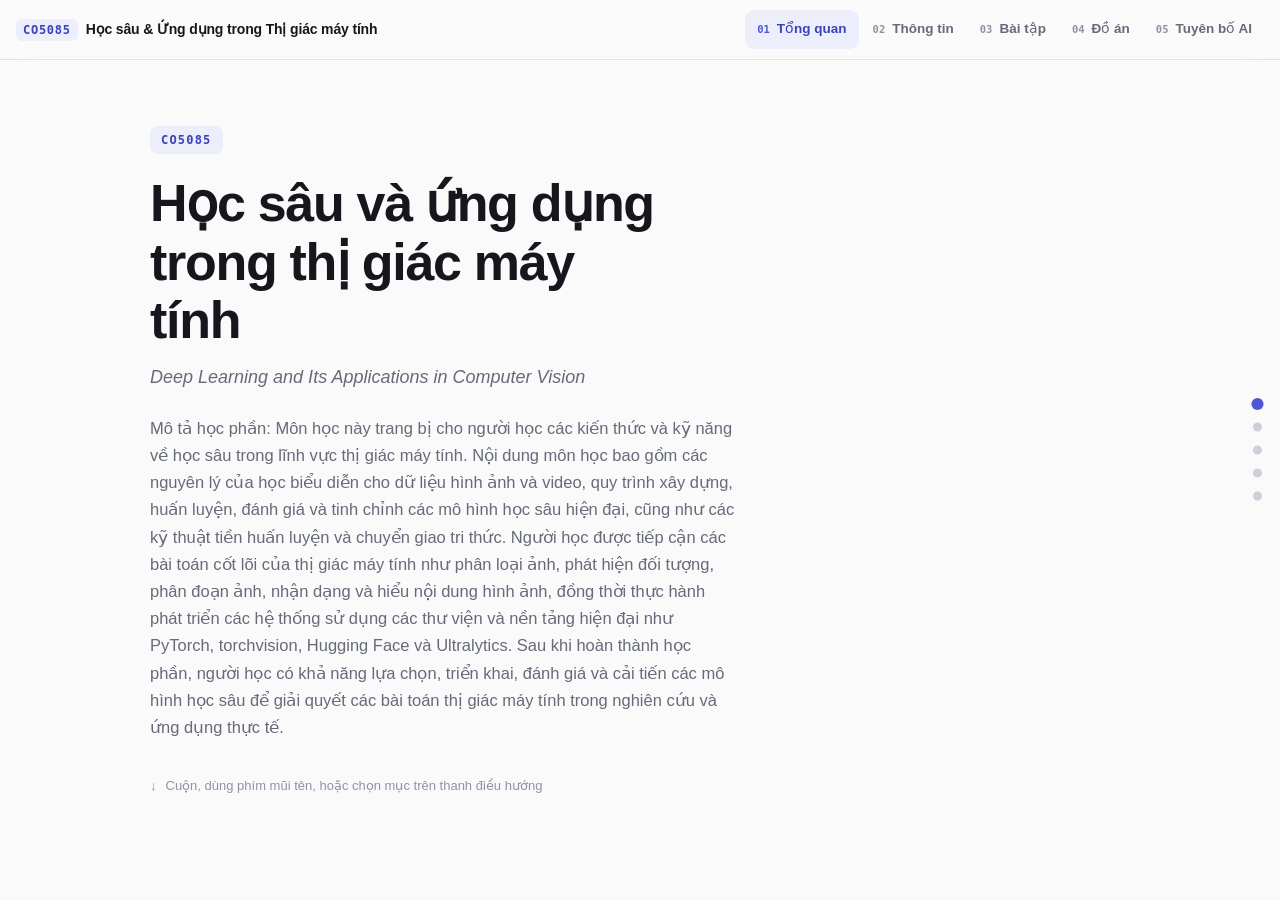
==== commit ce5228da: "feat: update Github page outline, content, index page, exercises, assignments child pages" ====
--- a/index.html
+++ b/index.html
@@ -14,7 +14,7 @@
 <header class="topbar">
   <a class="brand" href="#tong-quan">
     <span class="code">CO5085</span>
-    <span class="brand-text">Học sâu &amp; Thị giác máy tính</span>
+    <span class="brand-text">Học sâu &amp; Ứng dụng trong Thị giác máy tính</span>
   </a>
   <nav class="quicknav" aria-label="Điều hướng nhanh">
     <a href="#tong-quan"><span class="num">01</span><span class="label">Tổng quan</span></a>
@@ -38,18 +38,15 @@
       <h1 id="h-tong-quan" class="reveal">Học sâu và ứng dụng trong thị giác máy tính</h1>
       <p class="hero-en reveal">Deep Learning and Its Applications in Computer Vision</p>
       <p class="hero-intro reveal">
-        Môn học tập trung vào học sâu cho thị giác máy tính: học biểu diễn, quy trình
-        huấn luyện và đánh giá, học chuyển giao, cùng các kiến trúc hiện đại. Toàn bộ
-        bài tập và đồ án được hiện thực bằng PyTorch và dựa trên thực nghiệm thực tế —
-        mỗi nội dung đều yêu cầu so sánh và phân tích, nên mã nguồn chạy được kèm kết
-        quả đo đạc (số liệu, đồ thị, trường hợp lỗi) mới là sản phẩm cần nộp.
+        Mô tả học phần:
+        Môn học này trang bị cho người học các kiến thức và kỹ năng về học sâu trong lĩnh vực thị giác máy tính. Nội dung môn học bao gồm các nguyên lý của học biểu diễn cho dữ liệu hình ảnh và video, quy trình xây dựng, huấn luyện, đánh giá và tinh chỉnh các mô hình học sâu hiện đại, cũng như các kỹ thuật tiền huấn luyện và chuyển giao tri thức. Người học được tiếp cận các bài toán cốt lõi của thị giác máy tính như phân loại ảnh, phát hiện đối tượng, phân đoạn ảnh, nhận dạng và hiểu nội dung hình ảnh, đồng thời thực hành phát triển các hệ thống sử dụng các thư viện và nền tảng hiện đại như PyTorch, torchvision, Hugging Face và Ultralytics. Sau khi hoàn thành học phần, người học có khả năng lựa chọn, triển khai, đánh giá và cải tiến các mô hình học sâu để giải quyết các bài toán thị giác máy tính trong nghiên cứu và ứng dụng thực tế.
       </p>
-      <div class="hero-meta reveal">
+      <!-- <div class="hero-meta reveal">
         <span class="chip">Giảng viên · <strong>TS. Lê Thành Sách</strong></span>
         <span class="chip">Sinh viên · <strong>Tiêu Trí Kiệt</strong></span>
         <span class="chip">MSSV · <strong>2570436</strong></span>
         <span class="chip"><strong>PyTorch</strong></span>
-      </div>
+      </div> -->
       <p class="scroll-hint reveal">
         <span class="arrow" aria-hidden="true">↓</span>
         Cuộn, dùng phím mũi tên, hoặc chọn mục trên thanh điều hướng
@@ -68,7 +65,7 @@
 
       <div class="people reveal">
         <article class="person">
-          <p class="role">Giảng viên phụ trách</p>
+          <p class="role">Giảng viên 1</p>
           <div class="person-id">
             <div class="avatar" aria-hidden="true">LS</div>
             <div>
@@ -83,17 +80,31 @@
         </article>
 
         <article class="person">
-          <p class="role">Sinh viên thực hiện</p>
+          <p class="role">Giảng viên 2</p>
+          <div class="person-id">
+            <div class="avatar" aria-hidden="true">NM</div>
+            <div>
+              <h3>TS. Nguyễn Quốc Minh</h3>
+              <p class="person-sub">Giảng viên môn học</p>
+            </div>
+          </div>
+          <dl>
+            <dt>Môn học</dt><dd>CO5085</dd>
+            <dt>Tên môn</dt><dd>Học sâu và ứng dụng trong thị giác máy tính</dd>
+          </dl>
+        </article>
+
+        <article class="person">
+          <p class="role">Học viên</p>
           <div class="person-id">
             <div class="avatar" aria-hidden="true">TK</div>
             <div>
               <h3>Tiêu Trí Kiệt</h3>
-              <p class="person-sub">MSSV 2570436</p>
+              <!-- <p class="person-sub">MSHV 2570436</p> -->
             </div>
           </div>
           <dl>
-            <dt>Mã số</dt><dd class="mono">2570436</dd>
-            <dt>Môn học</dt><dd>CO5085</dd>
+            <dt>MSHV</dt><dd class="mono">2570436</dd>
             <dt>Mã nguồn</dt>
             <dd><a href="https://github.com/tieutrikiet/co5085_tieutrikiet_dl_cv">github.com/tieutrikiet</a></dd>
           </dl>
@@ -109,8 +120,7 @@
         <span class="page-num">03 — BÀI TẬP</span>
         <h2 id="h-bai-tap">Ba bài tập trên tập ảnh nhỏ</h2>
         <p class="page-sub">
-          Phân loại ảnh, cơ chế tự chú ý đa đầu và mô hình chuỗi — dùng chung một tập
-          ảnh nhỏ để kết quả so sánh được với nhau. Chọn một thẻ để xem chi tiết.
+          Nhấn vào để xem chi tiết.
         </p>
       </div>
 
@@ -120,8 +130,9 @@
             <span class="tag">E1</span>
             <span class="status"><span class="dot"></span>Đang thực hiện</span>
           </div>
-          <h3>Phân loại ảnh</h3>
-          <p>So sánh bộ phân loại softmax trên vector phẳng, MLP và CNN về độ chính xác, dung lượng mô hình và các trường hợp lỗi.</p>
+          <h3>Phân loại ảnh: softmax, MLP, CNN</h3>
+          <p>Xây dựng và so sánh ba bộ phân loại trên tập ảnh nhỏ: softmax trên vector flatten, MLP trên vector flatten, và CNN.</p>
+          <p><b>Hạn nộp: 02/11/2026, 23:59 GMT+7.</b></p>
           <div class="pills"><span class="pill">Softmax</span><span class="pill">MLP</span><span class="pill">CNN</span></div>
           <span class="card-go">Xem chi tiết <span class="chev" aria-hidden="true">→</span></span>
         </a>
@@ -131,9 +142,10 @@
             <span class="tag">E2</span>
             <span class="status"><span class="dot"></span>Đang thực hiện</span>
           </div>
-          <h3>Tự chú ý đa đầu</h3>
-          <p>Hiện thực Multi-Head Self-Attention hoàn toàn từ đầu và bằng module PyTorch, khảo sát nhiều cách token hoá khác nhau.</p>
-          <div class="pills"><span class="pill">MSA</span><span class="pill">Token hoá</span><span class="pill">ViT</span></div>
+          <h3>Transformer: MSA và tokenization</h3>
+          <p>Hiện thực Multi-Head Self-Attention (MSA) từ đầu và bằng module PyTorch; thử nhiều cách lấy token; phân loại trên cùng tập ảnh đã dùng ở E1.</p>
+          <p><b>Hạn nộp: 02/11/2026, 23:59 GMT+7.</b></p>
+          <div class="pills"><span class="pill">MSA</span><span class="pill">Tokenization</span><span class="pill">ViT</span></div>
           <span class="card-go">Xem chi tiết <span class="chev" aria-hidden="true">→</span></span>
         </a>
 
@@ -142,8 +154,9 @@
             <span class="tag">E3</span>
             <span class="status"><span class="dot"></span>Đang thực hiện</span>
           </div>
-          <h3>Mô hình chuỗi</h3>
-          <p>LSTM và GRU đọc ảnh như một chuỗi điểm ảnh hoặc chuỗi hàng, đối chiếu với baseline mạng truyền thẳng và CNN.</p>
+          <h3>LSTM / GRU trên chuỗi ảnh</h3>
+          <p>Mô hình hóa ảnh như dữ liệu chuỗi bằng LSTM và GRU; so sánh với baseline không hồi quy (MLP/CNN) đã có từ E1..</p>
+          <p><b>Hạn nộp: 09/11/2026, 23:59 GMT+7.</b></p>
           <div class="pills"><span class="pill">LSTM</span><span class="pill">GRU</span><span class="pill">RNN</span></div>
           <span class="card-go">Xem chi tiết <span class="chev" aria-hidden="true">→</span></span>
         </a>
@@ -158,8 +171,7 @@
         <span class="page-num">04 — ĐỒ ÁN</span>
         <h2 id="h-do-an">Hai đồ án tự chọn</h2>
         <p class="page-sub">
-          Quy mô lớn hơn, có giao thức thực nghiệm rõ ràng, một pipeline chạy được và
-          phần phân tích viết tay. Mỗi đồ án gồm hai phần nộp.
+          Nhấn vào để xem chi tiết.
         </p>
       </div>
 
@@ -169,9 +181,11 @@
             <span class="tag">A1</span>
             <span class="status"><span class="dot"></span>Đang thực hiện</span>
           </div>
-          <h3>CNN đối đầu Transformer</h3>
-          <p>Trên một tập ảnh lớn tự chọn: huấn luyện từ đầu so với dùng mô hình tiền huấn luyện, kết hợp đóng băng toàn phần, đóng băng một phần hoặc tinh chỉnh toàn bộ backbone.</p>
-          <div class="pills"><span class="pill">Transfer learning</span><span class="pill">Fine-tuning</span><span class="pill">CNN</span><span class="pill">Transformer</span></div>
+          <h3>So sánh CNN và Transformer</h3>
+          <p>Trên một tập dữ liệu ảnh lớn do nhóm tự chọn, với nhiều chế độ huấn luyện: from-scratch vs pretrained; đóng băng backbone, đóng băng một phần, hoặc fine-tune toàn bộ.</p>
+          <p><b>A1.1 — Dataset + protocol (26/10/2026)</b></p>
+          <p><b>A1.2 — So sánh cuối (09/11/2026)</b></p>
+          <div class="pills"><span class="pill">CNN</span><span class="pill">Transformer</span><span class="pill">From-scratch</span><span class="pill">Pretrained</span><span class="pill">Fine-tune</span><span class="pill">Comparison</span></div>
           <span class="card-go">Xem chi tiết <span class="chev" aria-hidden="true">→</span></span>
         </a>
 
@@ -182,7 +196,9 @@
           </div>
           <h3>Chủ đề tự chọn &amp; phân tích bài báo</h3>
           <p>Chọn một chủ đề (phát hiện đối tượng, phân vùng ảnh, …), xây dựng pipeline hoạt động được và phân tích một bài báo liên quan về phương pháp, thực nghiệm và hạn chế.</p>
-          <div class="pills"><span class="pill">Detection</span><span class="pill">Segmentation</span><span class="pill">Phân tích bài báo</span></div>
+          <p><b>A2.1 — Chủ đề + paper + dữ liệu (02/11/2026)</b></p>
+          <p><b>A2.2 — Cài đặt + bài viết paper (16/11/2026)</b></p>
+          <div class="pills"><span class="pill">Pipeline</span><span class="pill">Segmentation</span><span class="pill">Detection</span><span class="pill">Paper Analysis</span><span class="pill">Augmentation</span></div>
           <span class="card-go">Xem chi tiết <span class="chev" aria-hidden="true">→</span></span>
         </a>
       </div>
